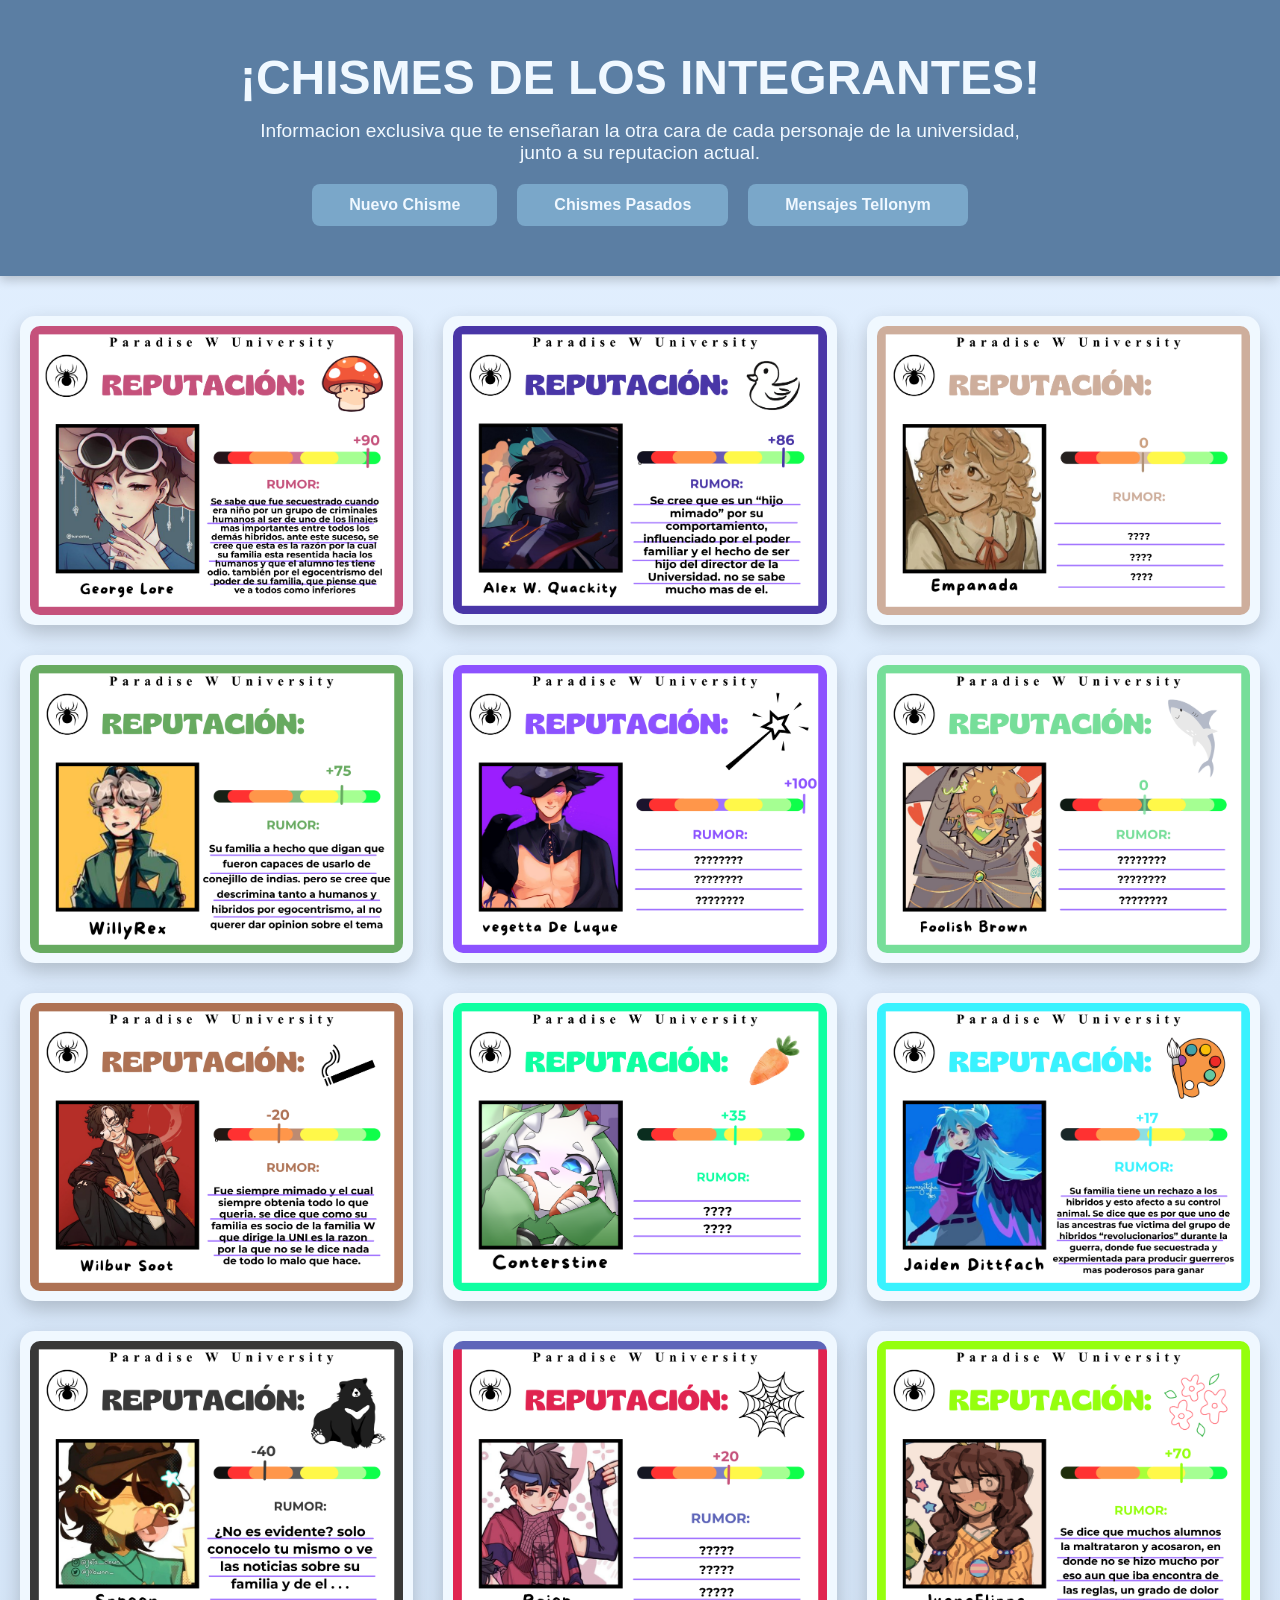
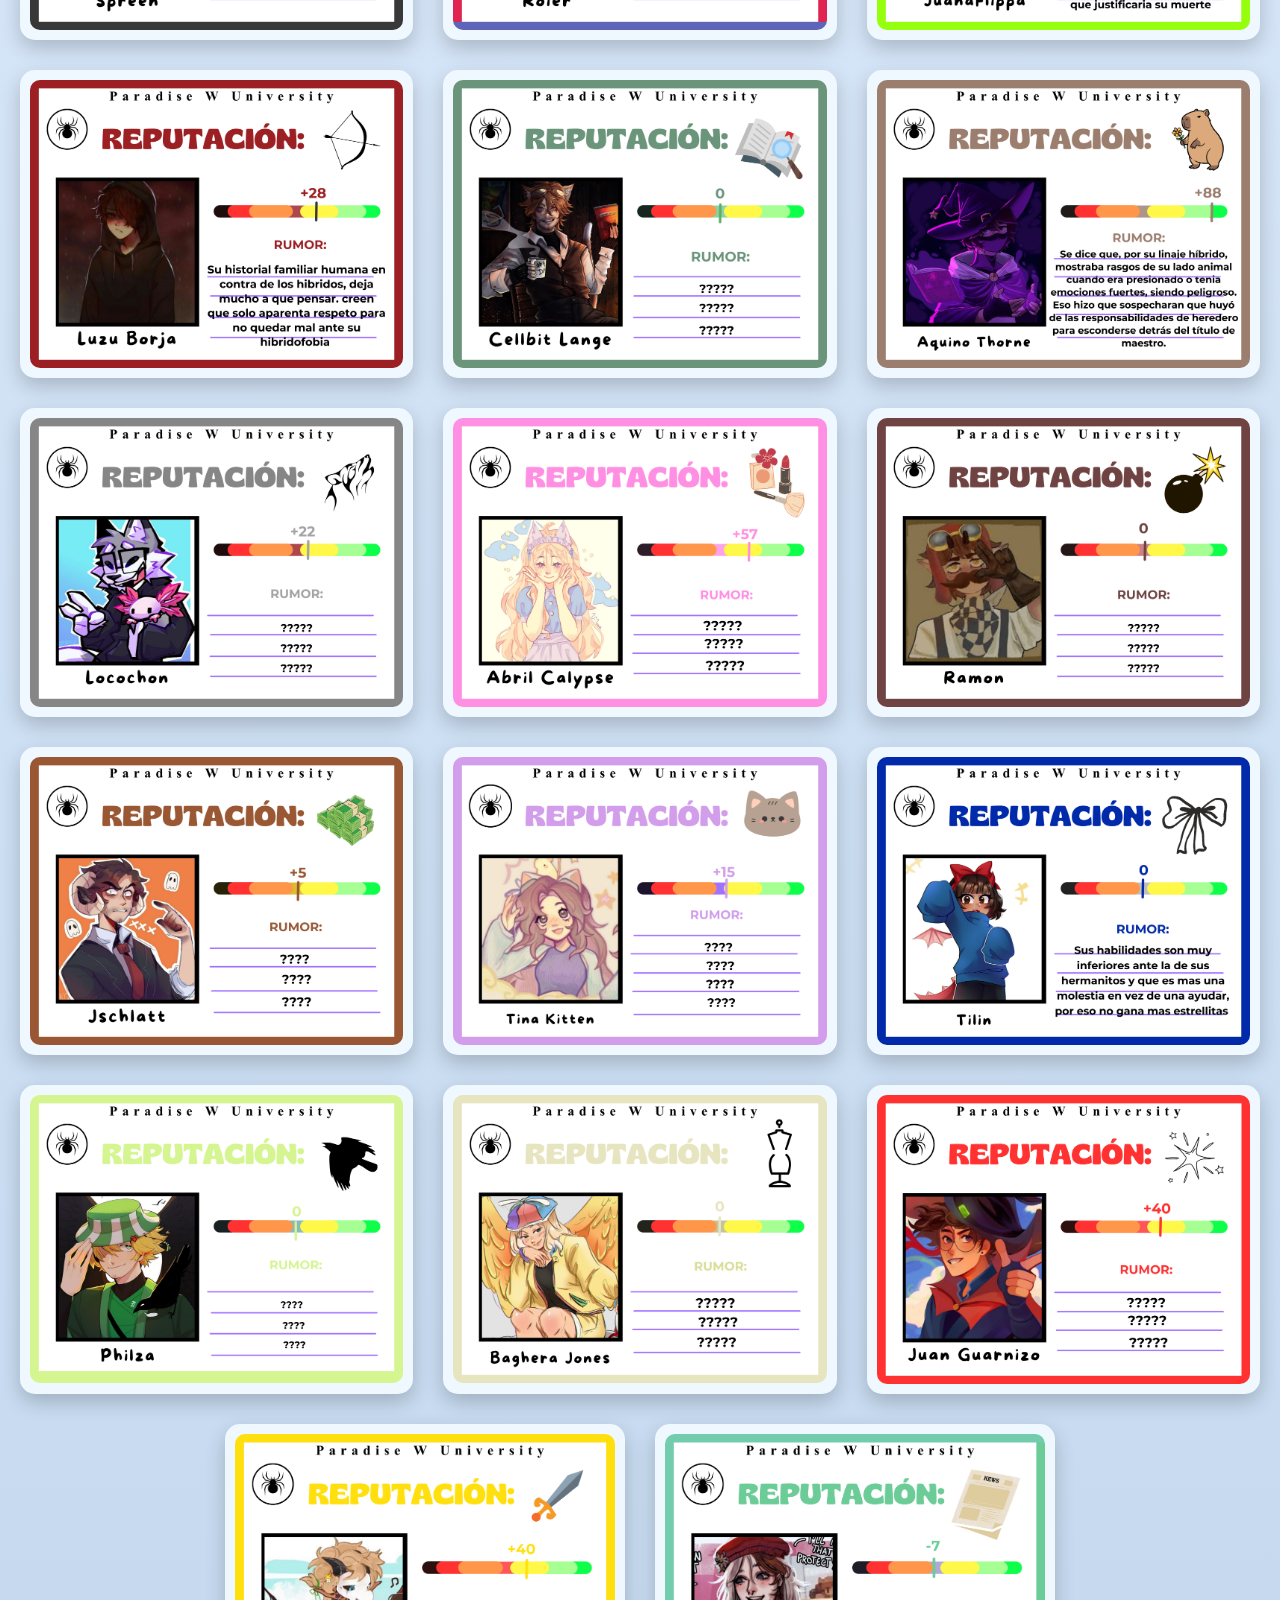
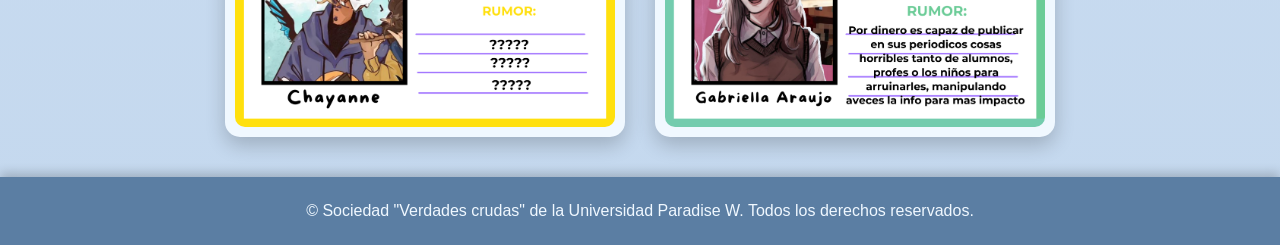
==== member data.html @ a78a2597 "Add files via upload" ====
<!DOCTYPE html>
<html lang="es">
<head>
    <meta charset="UTF-8">
    <meta name="viewport" content="width=device-width, initial-scale=1.0">
    <title>info de los integrantes</title>
    <link rel="stylesheet" href="member data.css">
</head>


<body>
    <!-- Encabezado destacable -->
    <header class="header">
        <h1>¡CHISMES DE LOS INTEGRANTES!</h1>
        <p>Informacion exclusiva que te enseñaran la otra cara de cada personaje de la universidad, junto a su reputacion actual.</p>
    <nav class="header-buttons">
      
      <a href="index.html" class="btn-link">Nuevo Chisme</a>   
     <a href="newspast.html" class="btn-link">Chismes Pasados</a>
    <a href="mensaje.html" class="btn-link">Mensajes Tellonym</a>
   

</nav>
    </header>

    <!-- Galería de imágenes -->
    <main class="gallery">
        <div class="image-container">
            <img src="george.png" alt="Imagen 1">
        </div>
        <div class="image-container">
            <img src="quackity.png" alt="Imagen 3">
        </div>

        <div class="image-container">
            <img src="Empanada.png" alt="Imagen 3">
        </div>

         <div class="image-container">
            <img src="willy.png" alt="Imagen 1">
        </div>
        <div class="image-container">
            <img src="vegetta.png" alt="Imagen 2">
        </div>
           <div class="image-container">
            <img src="FOOLISH.png" alt="Imagen 2">
        </div>
       
<div class="image-container">
            <img src="WILBUR.png" alt="Imagen 2">
        </div>   
    
        <div class="image-container">
            <img src="CONTER.png" alt="Imagen 1">
        </div>
         <div class="image-container">
            <img src="JAIDEN.png" alt="Imagen 1">
        </div>
          <div class="image-container">
            <img src="spreen amorcito.png" alt="Imagen 1">
        </div>
         <div class="image-container">
            <img src="ROIR.png" alt="Imagen 3">
        </div>
        
         
         <div class="image-container">
            <img src="JUANA.png" alt="Imagen 1">
        </div>
         <div class="image-container">
            <img src="LUZU.png" alt="Imagen 1">
        </div>
         <div class="image-container">
            <img src="CELLBIT.png" alt="Imagen 2">
             </div>  

         <div class="image-container">
            <img src="aquino.png" alt="Imagen 2">
        </div>
         <div class="image-container">
            <img src="LOCOCHON.png" alt="Imagen 2">
        </div>   
       
        <div class="image-container">
            <img src="ARI.png" alt="Imagen 2">
        </div>  
          <div class="image-container">
            <img src="RAMON.png" alt="Imagen 1">
        </div>
     <div class="image-container">
            <img src="JSCH.png" alt="Imagen 1">
        </div>
      
          <div class="image-container">
            <img src="TINA.png" alt="Imagen 1">
        </div>
        
         <div class="image-container">
            <img src="TILIN.png" alt="Imagen 1">
        </div>
          <div class="image-container">
            <img src="PHILZ.png" alt="Imagen 1">
        </div>
        
        <div class="image-container">
            <img src="BAGHERA.png" alt="Imagen 2">
             </div>
         
             <div class="image-container">
            <img src="Juan.png" alt="Imagen 3">
        </div>

             <div class="image-container">
            <img src="CHAY.png" alt="Imagen 3">
             </div>
         
            <div class="image-container">
            <img src="bagi.png" alt="Imagen 3">
        </div>
         
          
    </main>

    <!-- Pie de página destacable -->
    <footer class="footer">
        <p>&copy; Sociedad "Verdades crudas" de la Universidad Paradise W. Todos los derechos reservados.</p>
    </footer>

<script>
const images = document.querySelectorAll(".image-container");

images.forEach(container => {
    container.addEventListener("click", () => {

        if(container.classList.contains("active")){
            container.classList.remove("active");
            document.body.classList.remove("image-open");
        } else {
            images.forEach(img => img.classList.remove("active"));
            container.classList.add("active");
            document.body.classList.add("image-open");
        }

    });
});
</script>





<div class="close-btn">&times;</div>
<div class="arrow left">&#10094;</div>
<div class="arrow right">&#10095;</div>

<script>
document.addEventListener("DOMContentLoaded", function(){

const images = document.querySelectorAll(".image-container");
const closeBtn = document.querySelector(".close-btn");
const nextBtn = document.querySelector(".arrow.right");
const prevBtn = document.querySelector(".arrow.left");

let currentIndex = 0;

function openImage(index){
    images.forEach(img => img.classList.remove("active"));
    images[index].classList.add("active");
    document.body.classList.add("image-open");
    currentIndex = index;
}

function closeImage(){
    images.forEach(img => img.classList.remove("active"));
    document.body.classList.remove("image-open");
}

function nextImage(e){
    if(e) e.stopPropagation();
    currentIndex++;
    if(currentIndex >= images.length){
        currentIndex = 0;
    }
    openImage(currentIndex);
}

function prevImage(e){
    if(e) e.stopPropagation();
    currentIndex--;
    if(currentIndex < 0){
        currentIndex = images.length - 1;
    }
    openImage(currentIndex);
}

images.forEach((container, index)=>{
    container.addEventListener("click", function(){
        openImage(index);
    });
});

closeBtn.addEventListener("click", function(e){
    e.stopPropagation();
    closeImage();
});

nextBtn.addEventListener("click", nextImage);
prevBtn.addEventListener("click", prevImage);

});
</script>


</body>
</html>
---- member data.css ----
/* Reset básico */
* {
    margin: 0;
    padding: 0;
    box-sizing: border-box;
    font-family: 'Segoe UI', Tahoma, Geneva, Verdana, sans-serif;
}

/* Cuerpo */
body {
    background: linear-gradient(180deg, #e3f0ff 0%, #c4d8ee 100%);
    color: #1a1a1a;
}

/* Encabezado */
.header {
    background-color: #5b7ea3; /* Azul frío destacable */
    color: #f0f8ff;
    text-align: center;
    padding: 50px 20px;
    box-shadow: 0 4px 10px rgba(0,0,0,0.2);
}

.header h1 {
    font-size: 3rem;
    margin-bottom: 15px;
}

.header p {
    font-size: 1.2rem;
    max-width: 800px;
    margin: 0 auto;
}

/* Galería de imágenes */
.gallery {
    display: flex;
    flex-wrap: wrap;
    justify-content: center;
    padding: 40px 20px;
    gap: 30px; /* Espacios entre imágenes */
}

.image-container {
    flex: 1 1 300px; /* Cada imagen ocupa mínimo 300px y se ajusta */
    max-width: 400px;
    background-color: #f0f8ff;
    padding: 10px; /* Espacio arriba, abajo, izquierda, derecha */
    border-radius: 15px;
    box-shadow: 0 8px 20px rgba(0,0,0,0.2);
    transition: transform 0.3s ease, box-shadow 0.3s ease;
}

.image-container img {
    width: 100%;
    height: auto; /* Mantiene proporción y no corta la imagen */
    display: block;
    border-radius: 10px;
}

.image-container:hover {
    transform: translateY(-5px);
    box-shadow: 0 12px 25px rgba(0,0,0,0.3);
}

/* Pie de página */
.footer {
    background-color: #5b7ea3; /* Mismo azul que el encabezado */
    color: #f0f8ff;
    text-align: center;
    padding: 25px 10px;
    font-size: 1rem;
    box-shadow: 0 -4px 10px rgba(0,0,0,0.2);
}
.header-buttons {
    display: flex;
    justify-content: center; /* Centrar horizontalmente */
    margin-top: 20px; /* Separación mínima del párrafo */
    gap: 20px; /* Espacio entre botones */
}

/* Estilo de los botones */
.btn-link {
    text-decoration: none;
    padding: 12px 37px;
    background-color: #7aa7c9; /* Tonalidad fría destacable */
    color: #f0f8ff;
    font-weight: bold;
    border-radius: 8px;
    transition: all 0.3s ease;
    display: inline-block;
    text-align: center;
}

.btn-link:hover {
    background-color: #517898;
    transform: translateY(-2px);
    box-shadow: 0 4px 10px rgba(0,0,0,0.2);
}

/* Imagen seleccionada (modo ampliado) */
.image-container.active {
    position: fixed;
    top: 50%;
    left: 50%;
    transform: translate(-50%, -50%) scale(1.3);
    z-index: 1000;
    max-width: 80vw;
    max-height: 80vh;
    box-shadow: 0 20px 50px rgba(0,0,0,0.5);
}

/* La imagen dentro también se adapta */
.image-container.active img {
    width: 100%;
    height: auto;
}

/* Oscurecer el fondo cuando una imagen está abierta */
body.image-open::before {
    content: "";
    position: fixed;
    inset: 0;
    background: rgba(0,0,0,0.5);
    z-index: 900;
}

/* Botón cerrar */
.close-btn {
    position: fixed;
    top: 20px;
    right: 30px;
    font-size: 35px;
    color: white;
    background: rgba(0,0,0,0.4);
    border-radius: 50%;
    padding: 5px 14px;
    cursor: pointer;
    z-index: 1100;
    display: none;
}

/* Flechas navegación */
.arrow {
    position: fixed;
    top: 50%;
    transform: translateY(-50%);
    font-size: 40px;
    color: white;
    background: rgba(0,0,0,0.4);
    padding: 10px 18px;
    border-radius: 50%;
    cursor: pointer;
    z-index: 1100;
    display: none;
}

.arrow.left {
    left: 25px;
}

.arrow.right {
    right: 25px;
}

/* Mostrar controles cuando imagen está abierta */
body.image-open .close-btn,
body.image-open .arrow {
    display: block;
}

/* Hover suave profesional */
.close-btn:hover,
.arrow:hover {
    background: rgba(0,0,0,0.7);
}
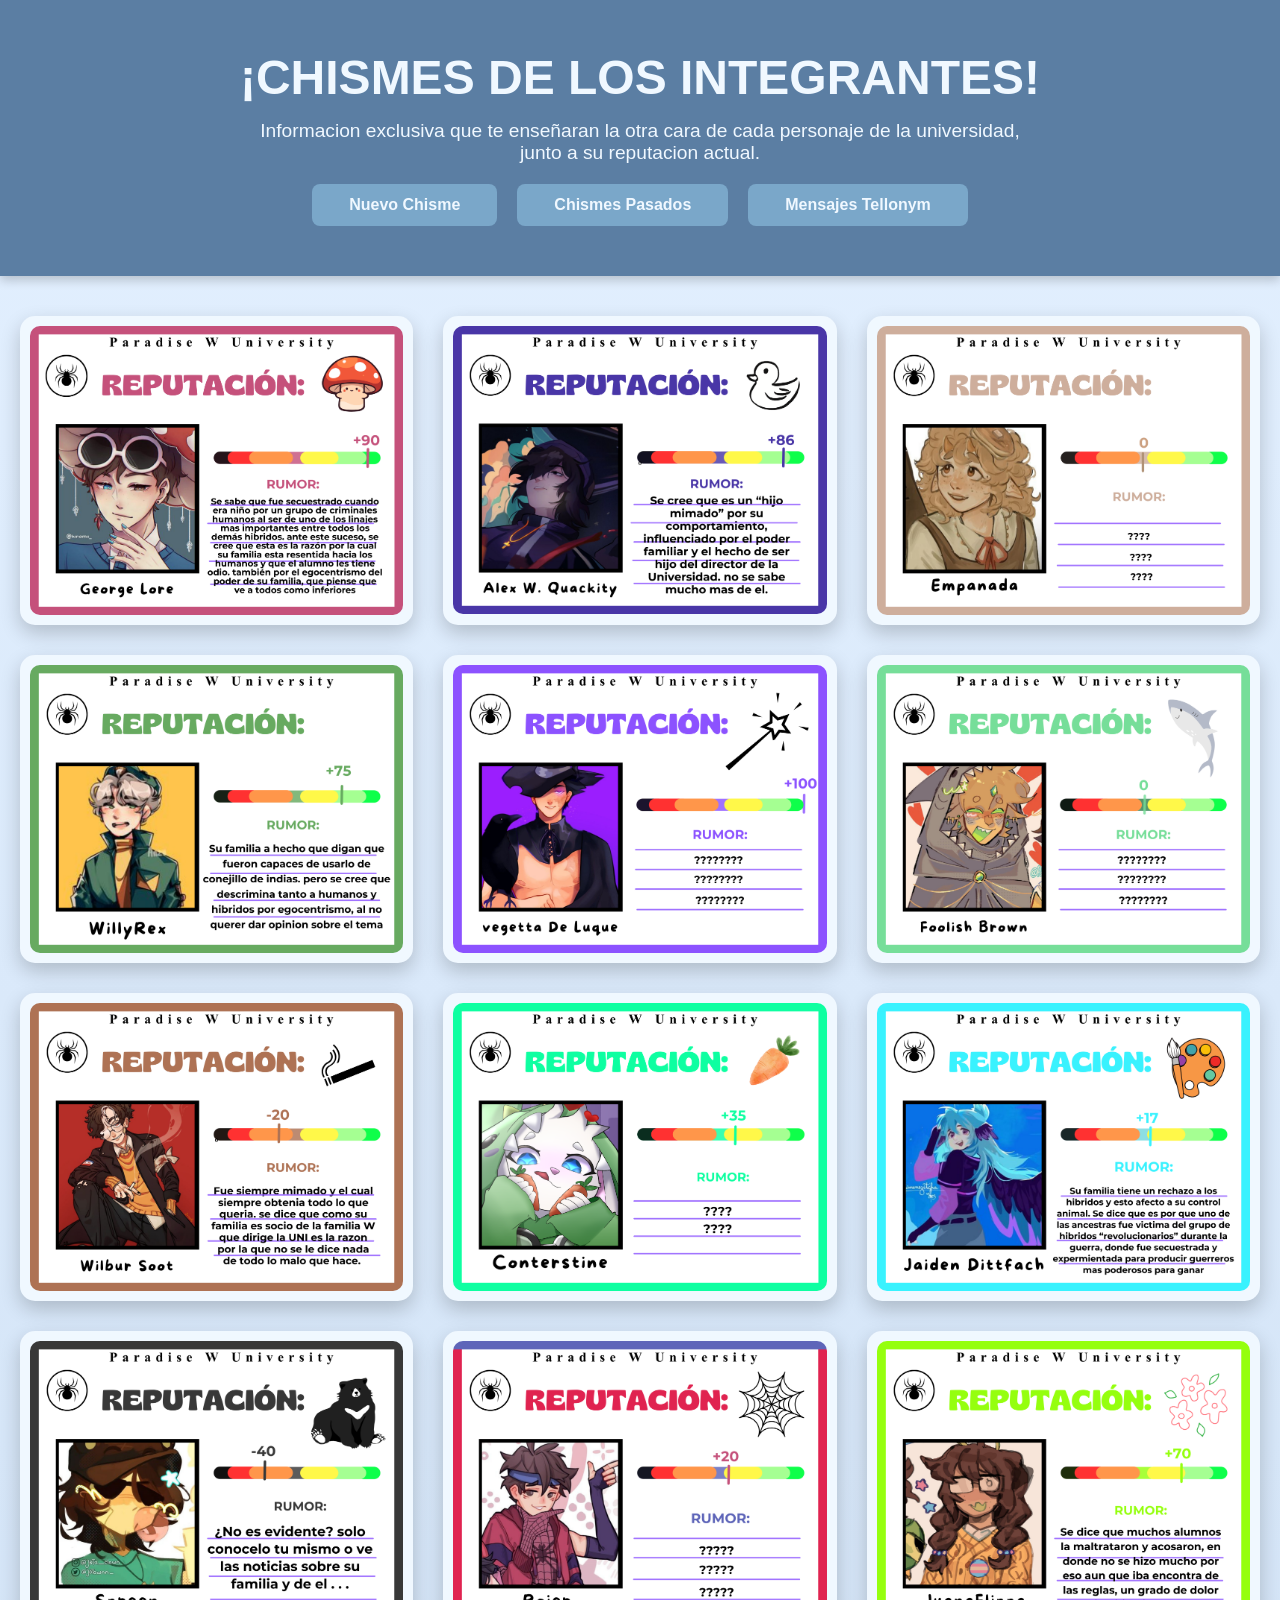
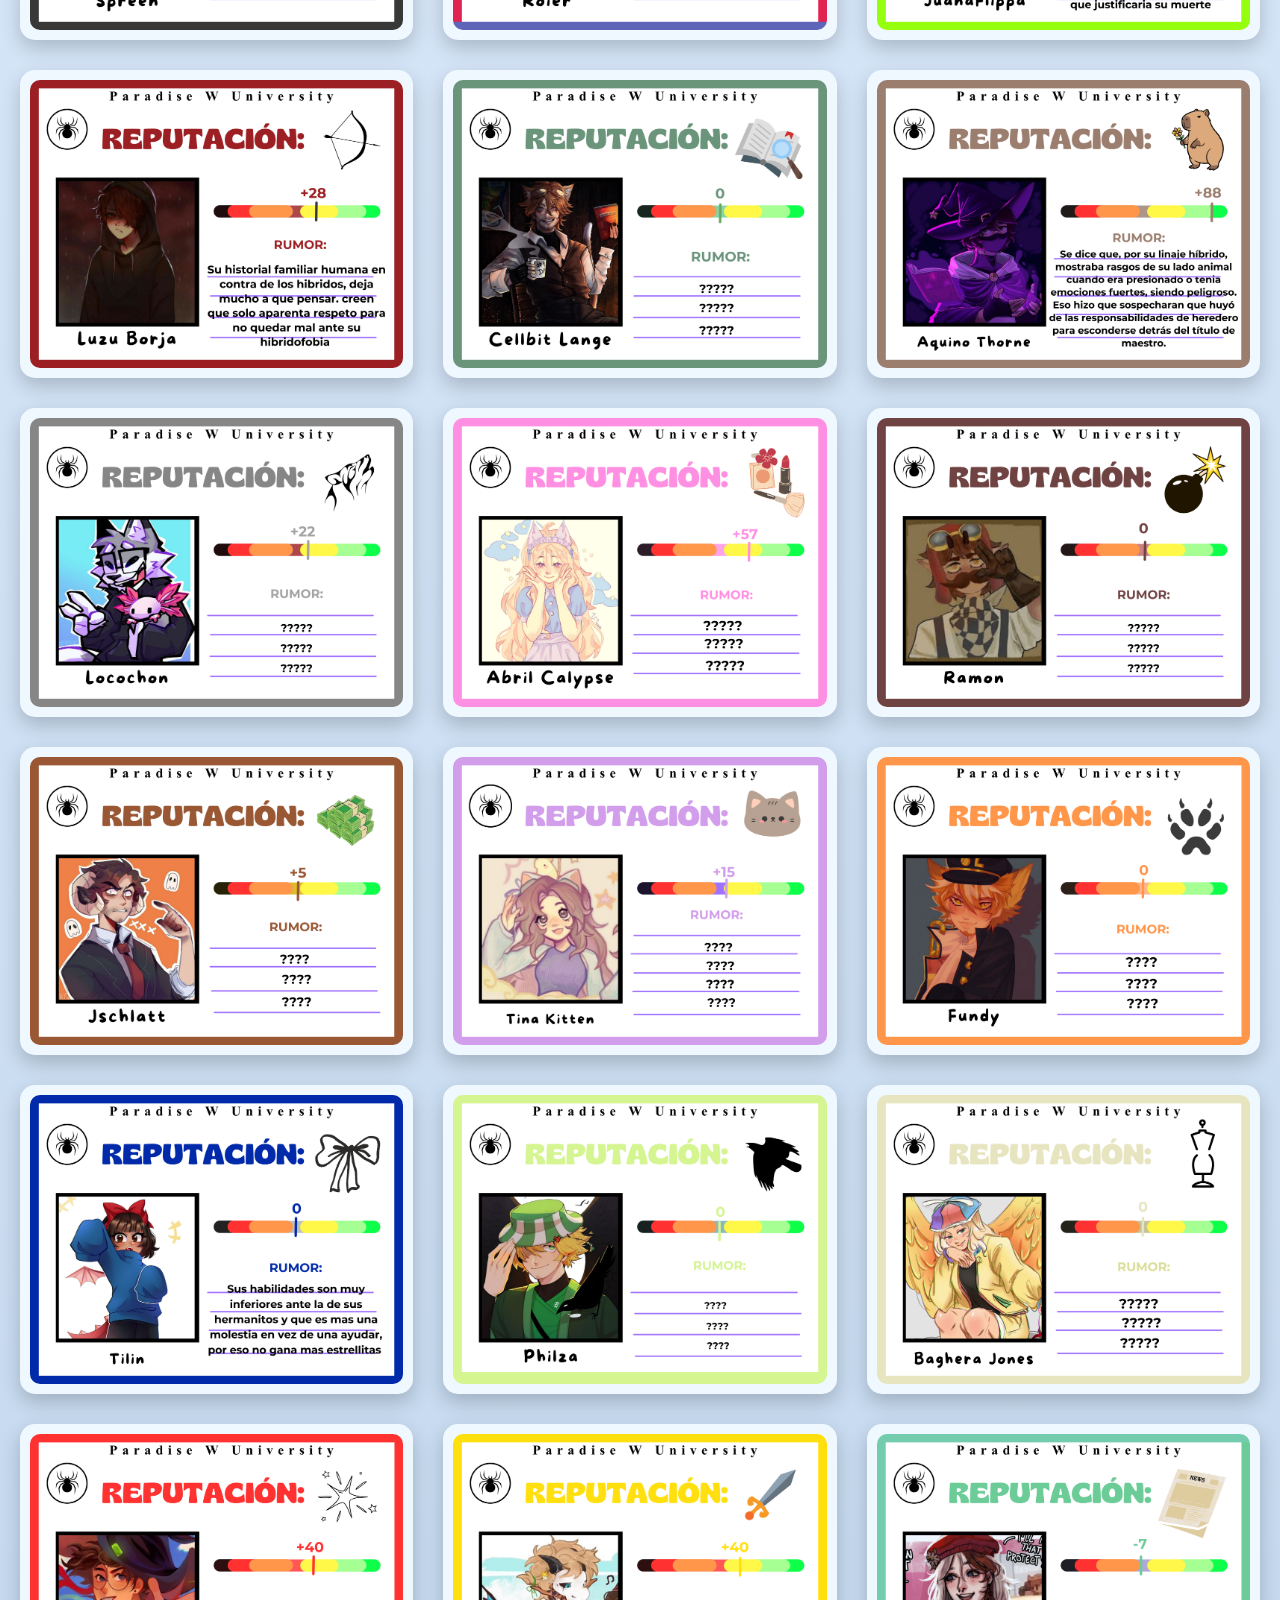
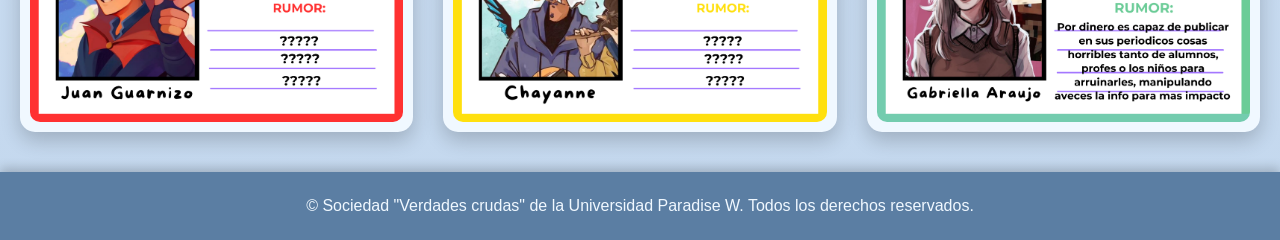
==== commit 6928bf43: "Update member data.html" ====
--- a/member data.html
+++ b/member data.html
@@ -94,6 +94,11 @@
           <div class="image-container">
             <img src="TINA.png" alt="Imagen 1">
         </div>
+
+ <div class="image-container">
+            <img src="Fundy.png" alt="Imagen 1">
+        </div>
+        
         
          <div class="image-container">
             <img src="TILIN.png" alt="Imagen 1">
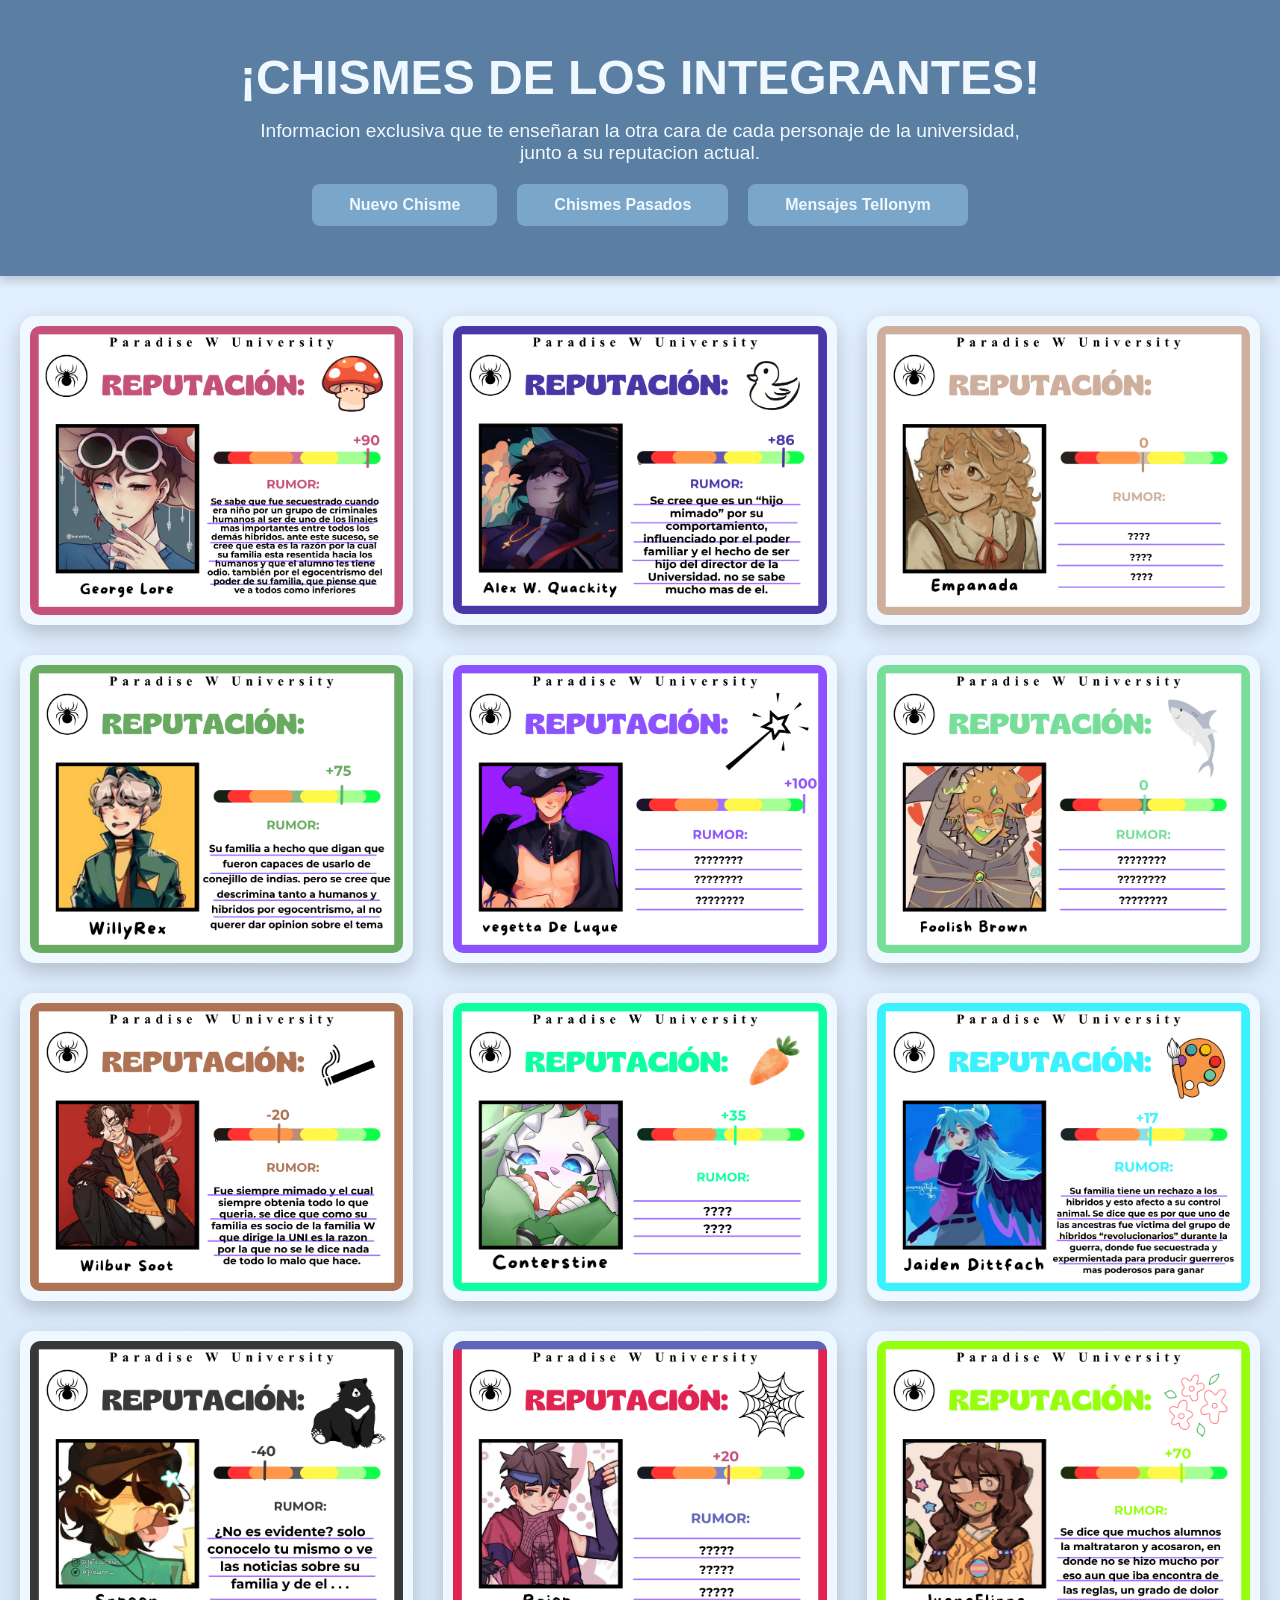
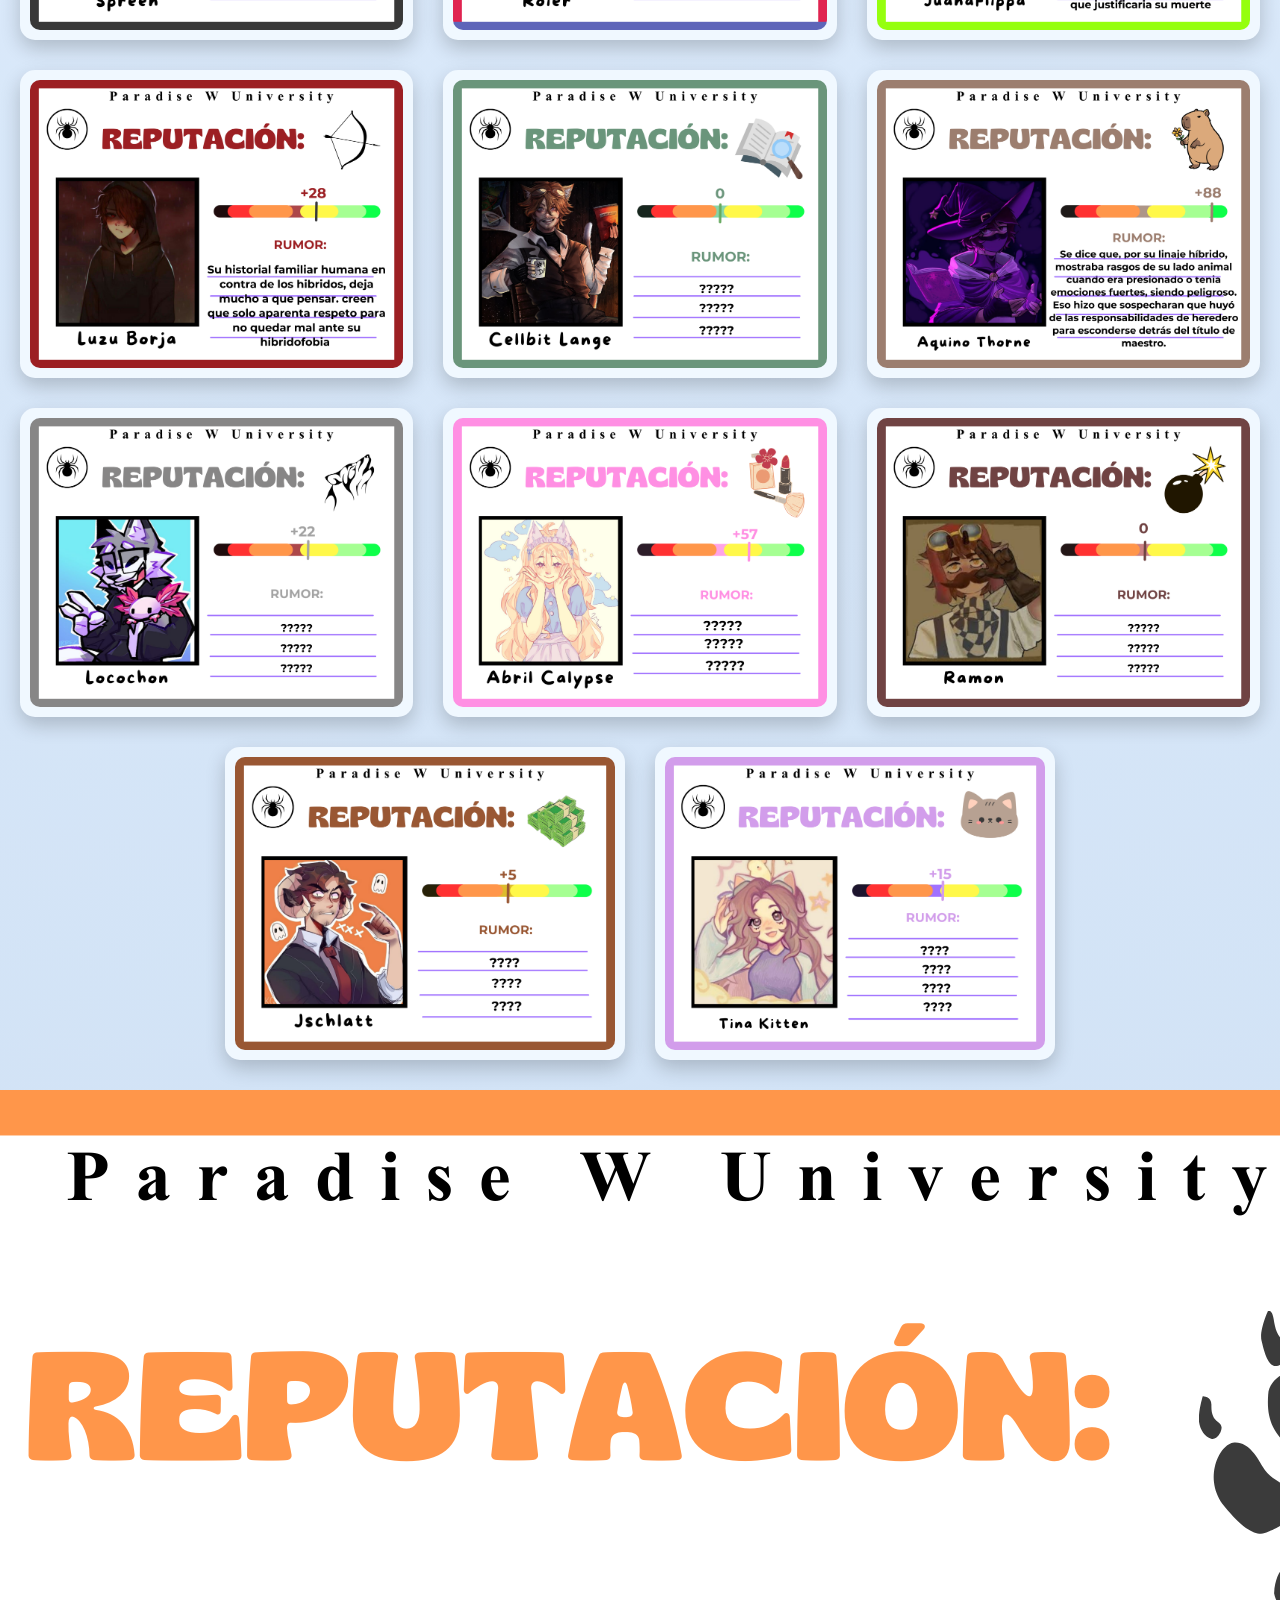
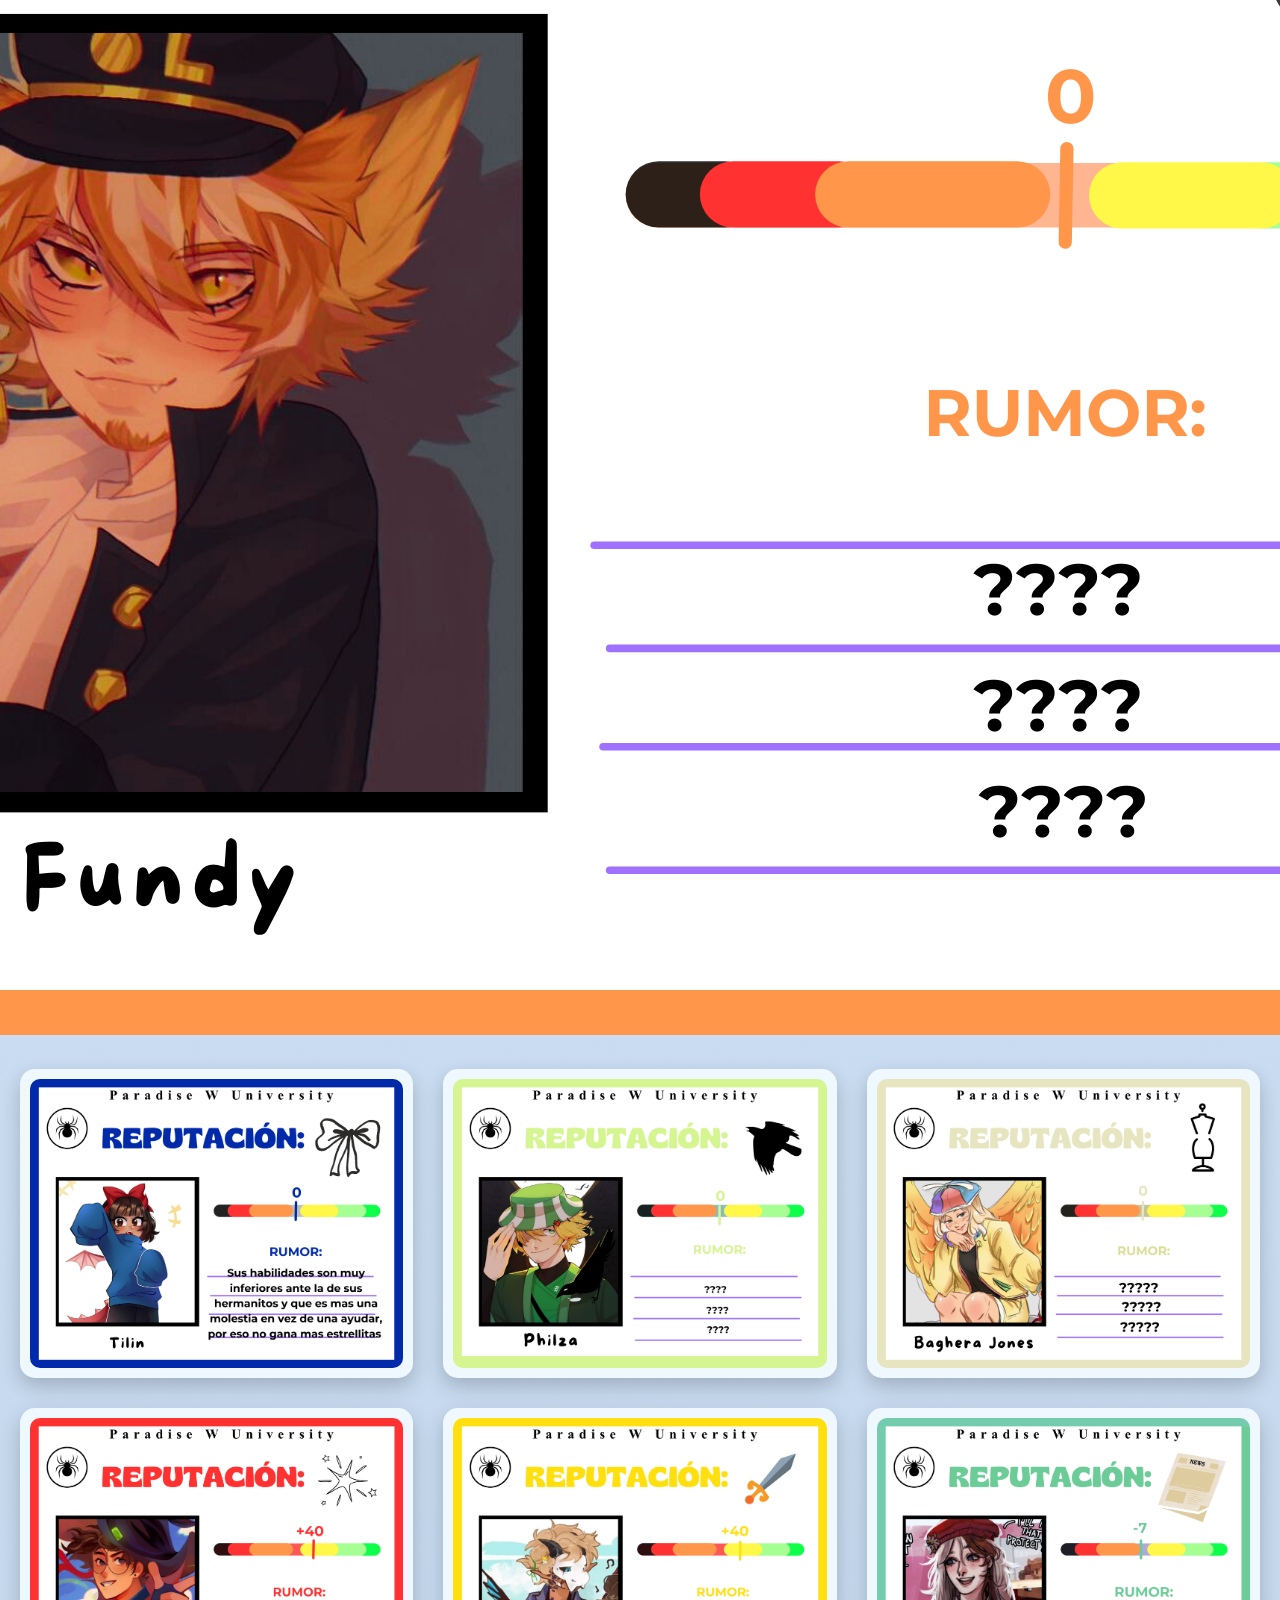
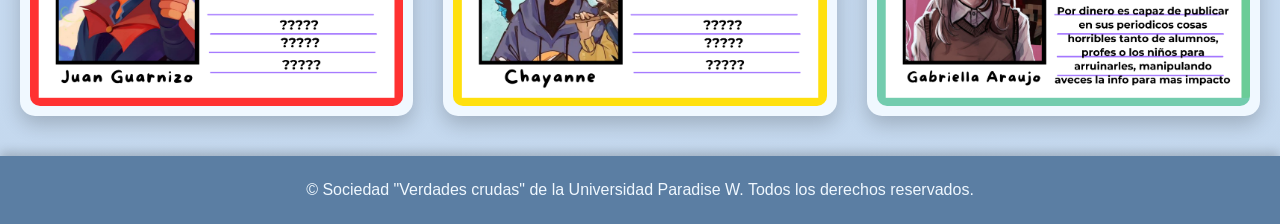
==== commit 62e5f7e2: "Update member data.html errtree" ====
--- a/member data.html
+++ b/member data.html
@@ -95,10 +95,9 @@
             <img src="TINA.png" alt="Imagen 1">
         </div>
 
- <div class="image-container">
-            <img src="Fundy.png" alt="Imagen 1">
-        </div>
-        
+<div class="imagen-container">
+    <img src="Fundy.png" alt="Imagen 2">
+        </div> 
         
          <div class="image-container">
             <img src="TILIN.png" alt="Imagen 1">
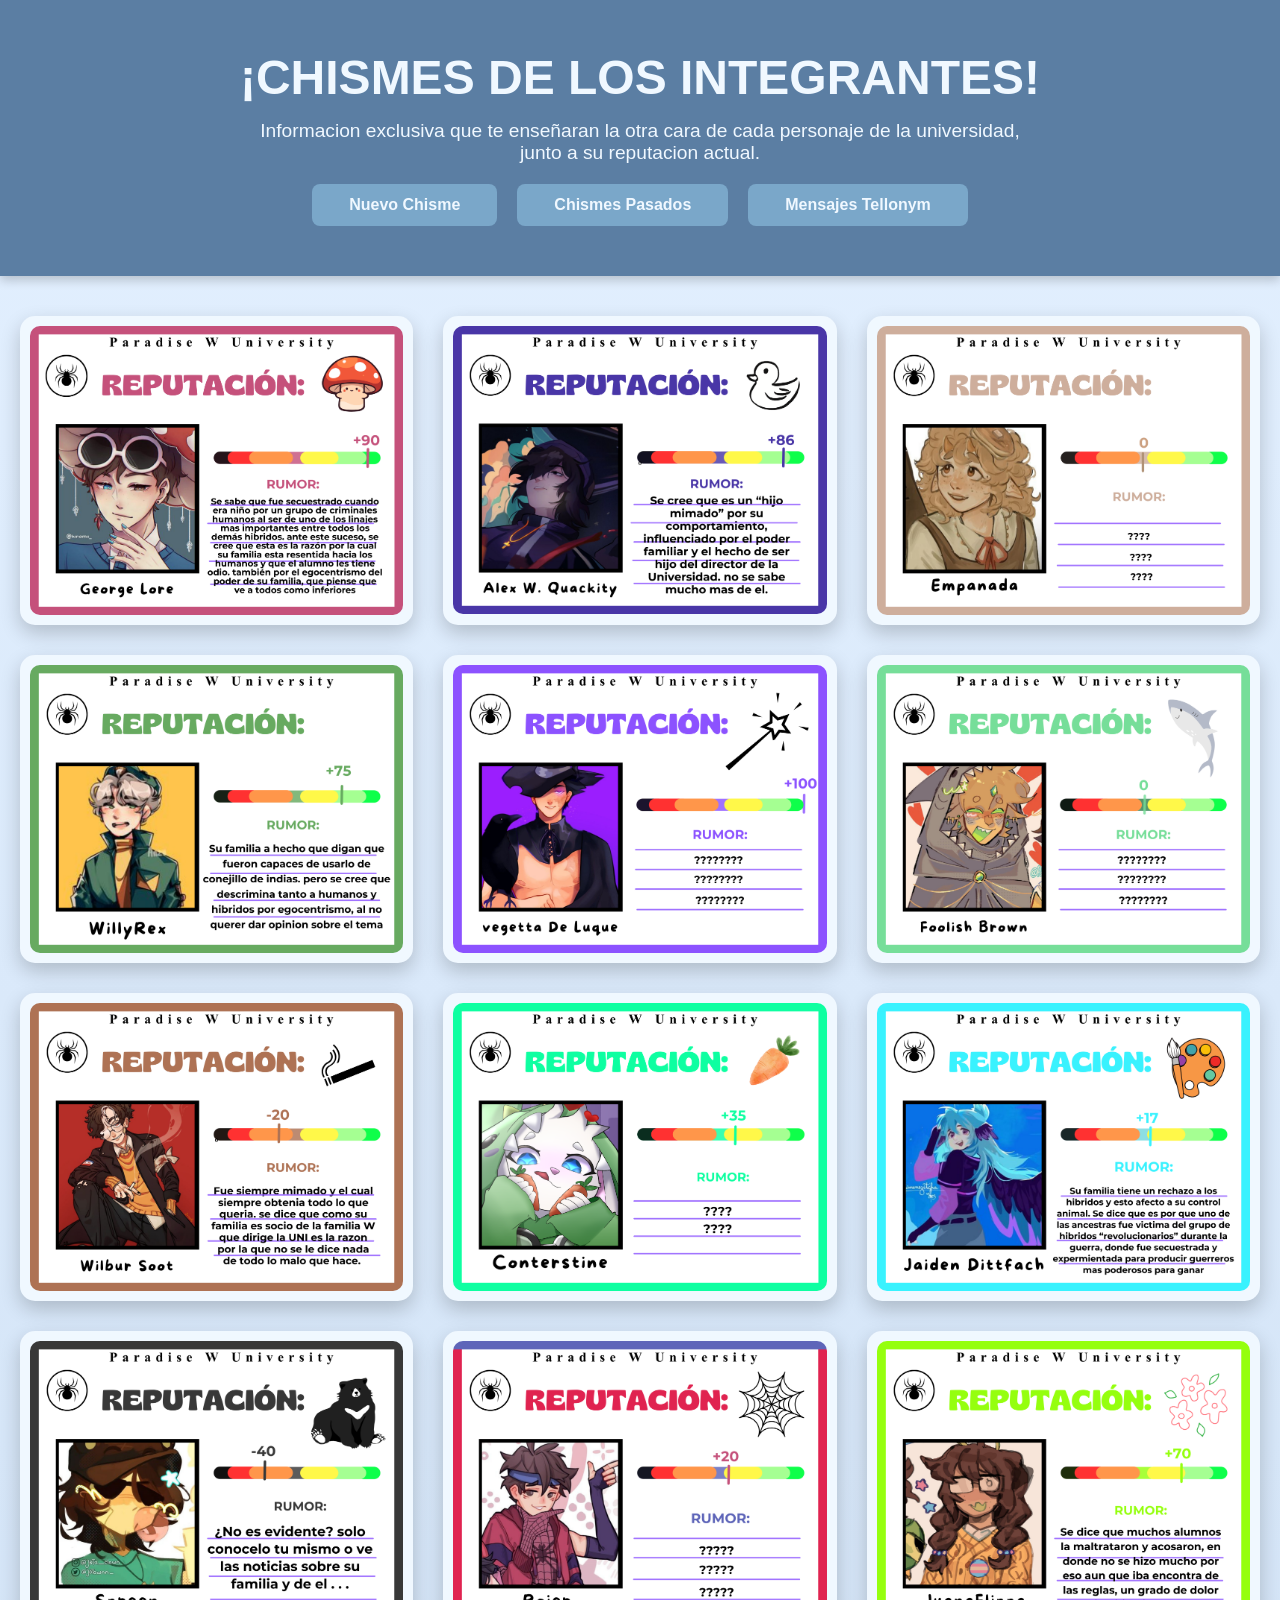
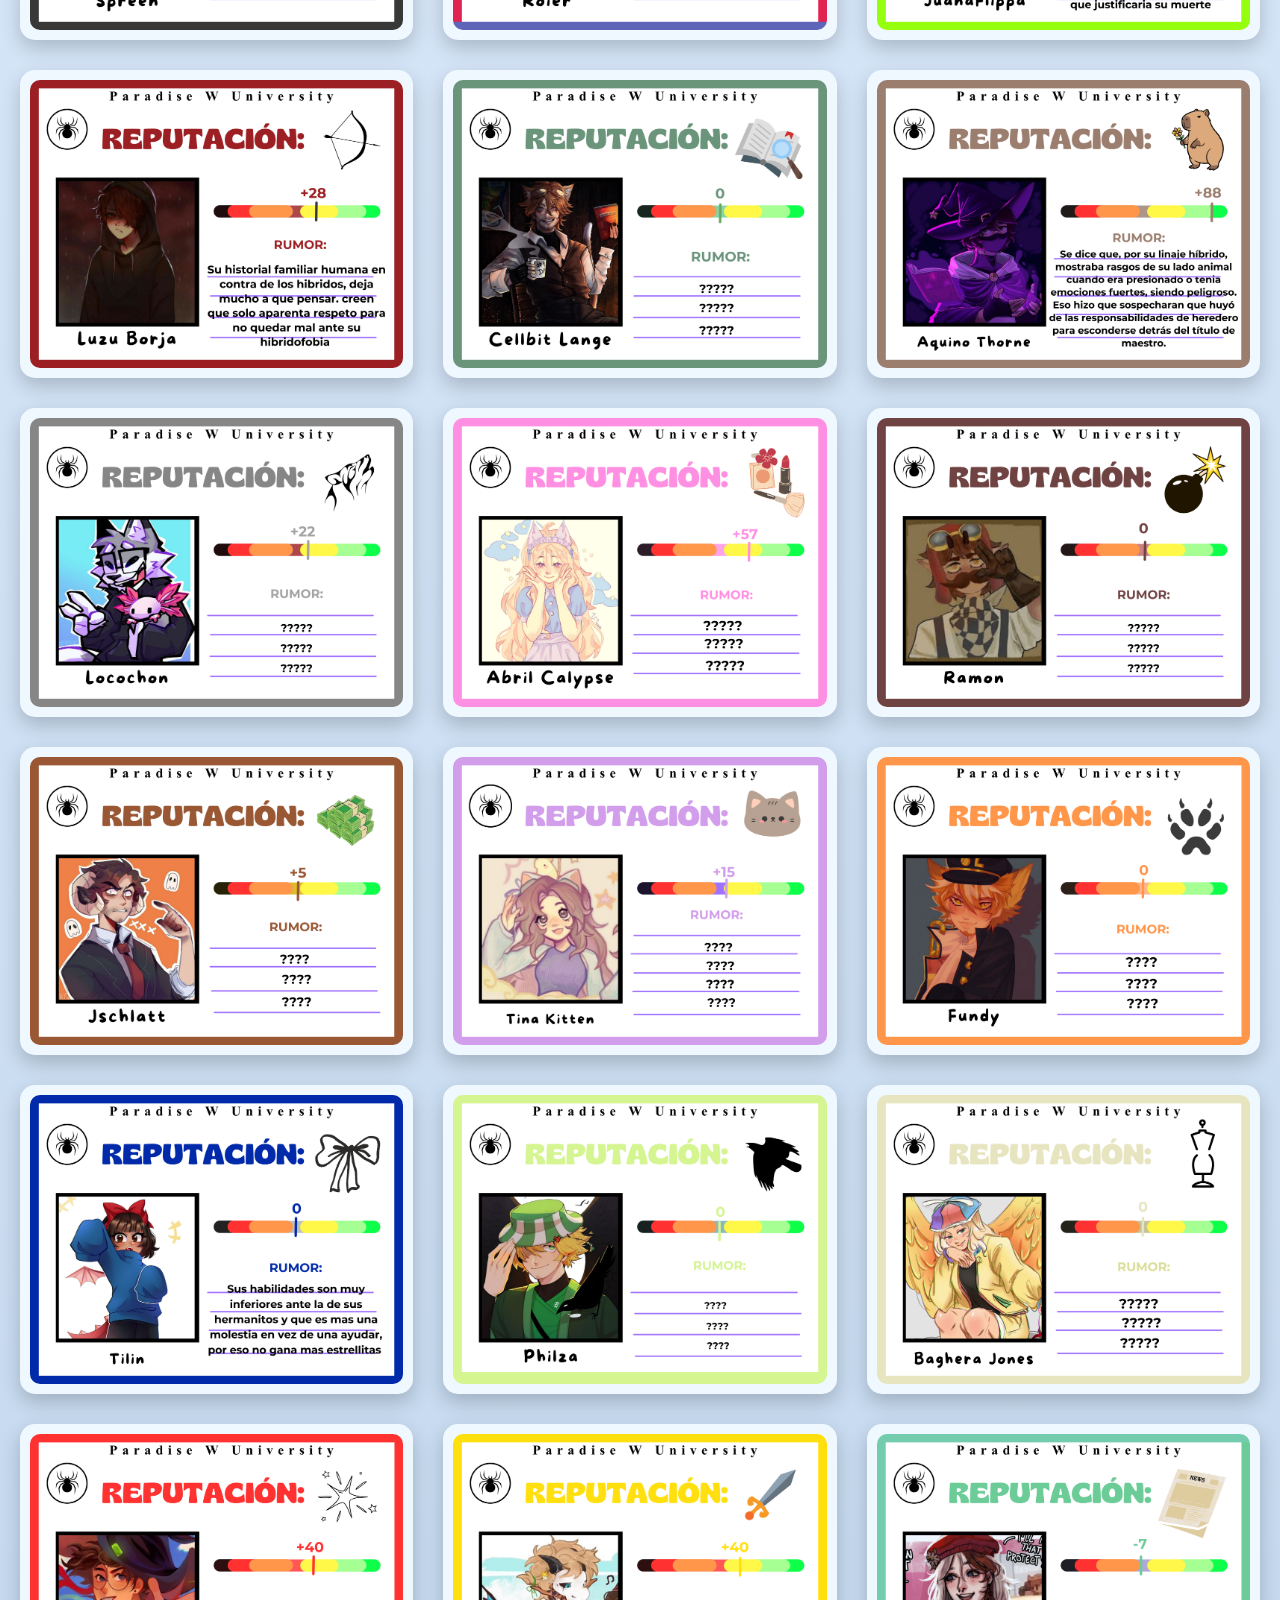
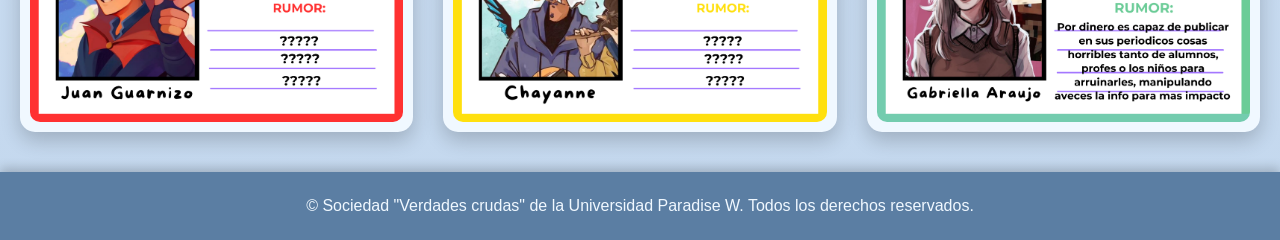
==== commit c4738e48: "Update member data.html" ====
--- a/member data.html
+++ b/member data.html
@@ -95,9 +95,9 @@
             <img src="TINA.png" alt="Imagen 1">
         </div>
 
-<div class="imagen-container">
+<div class="image-container">
     <img src="Fundy.png" alt="Imagen 2">
-        </div> 
+</div>
         
          <div class="image-container">
             <img src="TILIN.png" alt="Imagen 1">
